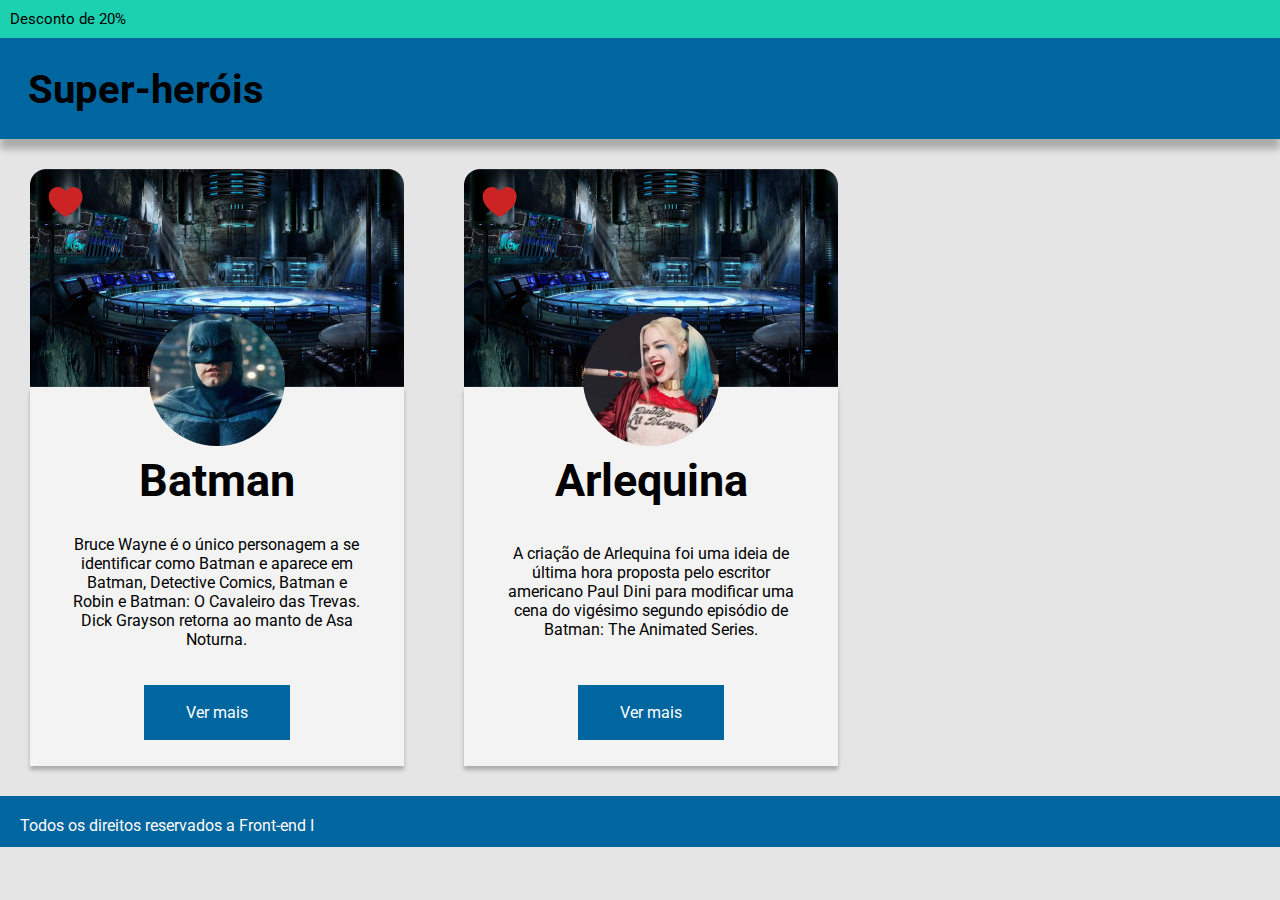
==== root/index.html @ f9a29c44 "aula10" ====
<!DOCTYPE html>
<html lang="pt-br">

<head>
    <meta charset="UTF-8">
    <meta http-equiv="X-UA-Compatible" content="IE=edge">
    <meta name="viewport" content="width=device-width, initial-scale=1.0">
    <link rel="stylesheet" href="css/style.css">
    <title>Super-heróis</title>
</head>

<body>
    <div class="bar__desconto">Desconto de 20%</div>
    <header>
        <h1>Super-heróis</h1>
    </header>
    <main>

        <div class="cards">
            <div class="bg__heroi">
                <div><img src="img/Vector.png" alt=""></div>
            </div>
            <div class="foto__batman">

            </div>
            <div class="corpo__card">

                <div class="titulo__heroi">
                    <h2>Batman</h2>
                </div>
                <div class="descricao__heroi">
                    <p>Bruce Wayne é o único personagem a se identificar como Batman e aparece em Batman, Detective
                        Comics, Batman e Robin e Batman: O Cavaleiro das Trevas. Dick Grayson retorna ao manto de Asa
                        Noturna.
                    </p>
                </div>
                <div class="botao"><a href="#">Ver mais</a></div>
            </div>
        </div>
        <div class="cards">
            <div class="bg__heroi">
                <div><img src="img/Vector.png" alt="coração"></div>
            </div>
            <div class="foto__arlequina">

            </div>
            <div class="corpo__card">

                <div class="titulo__heroi">
                    <h2>Arlequina</h2>
                </div>
                <div class="descricao__heroi">
                    <p>A criação de Arlequina foi uma ideia de última hora proposta pelo escritor americano Paul Dini
                        para modificar uma cena do vigésimo segundo episódio de Batman: The Animated Series.
                    </p>
                </div>
                <div class="botao"><a href="#">Ver mais</a></div>
            </div>
        </div>
    </main>
    <footer>
        <div>Todos os direitos reservados a Front-end I</div>
    </footer>
</body>

</html>
---- root/css/style.css ----
@import url("https://fonts.googleapis.com/css2?family=Roboto:wght@500&display=swap");
* {
  margin: 0;
  padding: 0;
  box-sizing: border-box;
  font-family: "Roboto", sans-serif;
}

body {
  background: #e5e5e5;
}

.bar__desconto {
  width: 100%;
  height: 38px;
  background-color: #1cd1b0;
  padding: 10px;
  font-weight: 400;
  font-size: 15px;
  line-height: 18px;
}

header {
  width: 100%;
  height: 101px;
  padding: 28px;
  background-color: #00669f;
  box-shadow: 0px 10px 7px rgba(0, 0, 0, 0.25);
}

header h1 {
  font-weight: 100%;
  font-size: 40px;
  line-height: 47px;
}

main {
  display: flex;
  justify-items: center;
}

h2 {
  margin-top: 30px;
}
.bg__heroi {
  width: 100%;
  height: 217.81px;
  background-image: url(../img/fundo-batman.png);
}
.bg__heroi img {
  padding: 18px;
}
.cards {
  display: flex;
  flex-direction: column;
  align-items: center;

  width: 100;
  height: 597.01px;
  margin: 30px;
}

.foto__batman {
  position: absolute;
  margin: 144px;
  width: 135.43px;
  height: 133.17px;
  background-image: url(../img/batman.png);
  border-radius: 50%;
}

.foto__arlequina {
  position: absolute;
  width: 135.43px;
  height: 133.17px;
  margin: 144px;
  border-radius: 50%;
  background-image: url(../img/arlequina.png);
}
.corpo__card {
  display: flex;
  flex-direction: column;
  justify-content: center;
  align-items: center;
  width: 374px;
  height: 379.2px;
  background: #f3f3f3;
  box-shadow: 0px 4px 4px rgba(0, 0, 0, 0.25);
  gap: 30px;
}

.titulo__heroi {
  font-weight: 400;
  font-size: 30px;
  line-height: 35px;
  margin-top: 20px;
}

.descricao__heroi {
  display: flex;
  text-align: center;
  align-items: center;
  width: 301.33px;
  height: 127.53px;
}

.descricao__heroi p {
  font-weight: 400;
  font-size: 16px;
  line-height: 19px;
}

.botao {
  display: flex;
  align-items: center;
  justify-content: center;
  width: 145.34px;
  height: 54.76px;

  background-color: #00669f;
}

.botao a {
  text-decoration: none;
  color: white;
}

footer {
  width: 100%;
  height: 51px;
  background-color: #00669f;
  color: #fff9f9;
  padding: 20px;
  font-weight: 400;
  font-size: 16px;
  line-height: 19px;
}
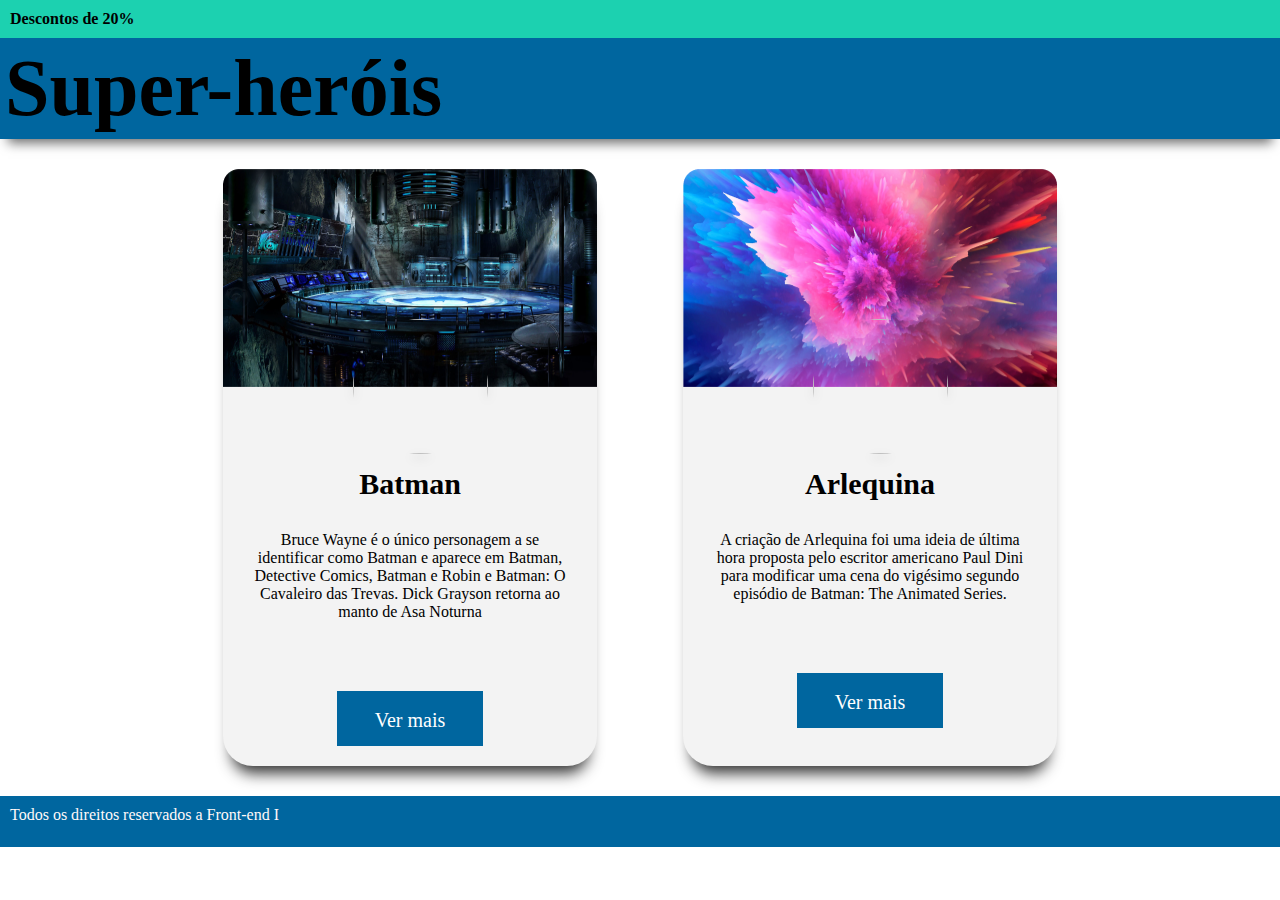
==== commit 5213514b: "atualizaçao" ====
--- a/root/index.html
+++ b/root/index.html
@@ -1,5 +1,5 @@
 <!DOCTYPE html>
-<html lang="pt-br">
+<html lang="en">
 
 <head>
     <meta charset="UTF-8">
@@ -10,56 +10,81 @@
 </head>
 
 <body>
-    <div class="bar__desconto">Desconto de 20%</div>
+
+
     <header>
-        <h1>Super-heróis</h1>
+        <div class="bar-desconto">
+            <span>Descontos de 20%</span>
+        </div>
+
+        <div class="titulo">
+            <h1>Super-heróis</h1>
+        </div>
     </header>
+
     <main>
+        <div class="container-cards">
 
-        <div class="cards">
-            <div class="bg__heroi">
-                <div><img src="img/Vector.png" alt=""></div>
-            </div>
-            <div class="foto__batman">
+            <div class="card">
+
+                <div class="card__img-background back-batman">
+                    <div class="card__icone">
+                        <img src="/img/Vector.png" alt="">
+                    </div>
+                </div>
+
+                <div class="card__img-user">
+                    <img src="/img/user-batman.png" alt="">
+                </div>
+
+                <div class="card__body">
+
+                    <h2 class="card__titulo">Batman</h2>
+                    <p class="card__descricao">
+                        Bruce Wayne é o único personagem a se identificar como Batman e aparece em Batman, Detective
+                        Comics, Batman e Robin e Batman: O Cavaleiro das Trevas. Dick Grayson retorna ao manto de Asa
+                        Noturna
+                    </p>
+
+                    <a href="" class="card__botao ">
+                        Ver mais
+                    </a>
+                </div>
 
             </div>
-            <div class="corpo__card">
 
-                <div class="titulo__heroi">
-                    <h2>Batman</h2>
+
+            <div class="card">
+
+                <div class="card__img-background back-arlequina">
+                    <div class="card__icone">
+                        <img src="/img/Vector.png" alt="">
+                    </div>
                 </div>
-                <div class="descricao__heroi">
-                    <p>Bruce Wayne é o único personagem a se identificar como Batman e aparece em Batman, Detective
-                        Comics, Batman e Robin e Batman: O Cavaleiro das Trevas. Dick Grayson retorna ao manto de Asa
-                        Noturna.
+
+                <div class="card__img-user">
+                    <img src="/img/arlequina.png" alt="">
+                </div>
+
+                <div class="card__body">
+
+                    <h2 class="card__titulo">Arlequina</h2>
+                    <p class="card__descricao">
+                        A criação de Arlequina foi uma ideia de última hora proposta pelo escritor americano Paul Dini para modificar uma cena do vigésimo segundo episódio de Batman: The Animated Series.
                     </p>
+
+                    <a href="" class="card__botao ">
+                        Ver mais
+                    </a>
                 </div>
-                <div class="botao"><a href="#">Ver mais</a></div>
+
             </div>
         </div>
-        <div class="cards">
-            <div class="bg__heroi">
-                <div><img src="img/Vector.png" alt="coração"></div>
-            </div>
-            <div class="foto__arlequina">
 
-            </div>
-            <div class="corpo__card">
+    </main>
 
-                <div class="titulo__heroi">
-                    <h2>Arlequina</h2>
-                </div>
-                <div class="descricao__heroi">
-                    <p>A criação de Arlequina foi uma ideia de última hora proposta pelo escritor americano Paul Dini
-                        para modificar uma cena do vigésimo segundo episódio de Batman: The Animated Series.
-                    </p>
-                </div>
-                <div class="botao"><a href="#">Ver mais</a></div>
-            </div>
-        </div>
-    </main>
     <footer>
-        <div>Todos os direitos reservados a Front-end I</div>
+        <span>Todos os direitos reservados a Front-end I</span>
     </footer>
 </body>
 
--- a/root/css/style.css
+++ b/root/css/style.css
@@ -1,137 +1,114 @@
-@import url("https://fonts.googleapis.com/css2?family=Roboto:wght@500&display=swap");
 * {
+  box-sizing: border-box;
   margin: 0;
   padding: 0;
-  box-sizing: border-box;
-  font-family: "Roboto", sans-serif;
 }
 
-body {
-  background: #e5e5e5;
+.bar-desconto {
+  height: 38px;
+  width: 100%;
+  background-color: #1cd1b0;
+  padding: 10px;
+  font-weight: bold;
 }
 
-.bar__desconto {
-  width: 100%;
-  height: 38px;
-  background-color: #1cd1b0;
-  padding: 10px;
-  font-weight: 400;
-  font-size: 15px;
-  line-height: 18px;
+.titulo {
+  height: 101px;
+  background-color: #00669f;
+  padding: 5px;
+  font-size: 40px;
+  box-shadow: 0px 12px 11px -8px rgba(0, 0, 0, 0.58);
 }
 
-header {
-  width: 100%;
-  height: 101px;
-  padding: 28px;
-  background-color: #00669f;
-  box-shadow: 0px 10px 7px rgba(0, 0, 0, 0.25);
+.container-cards {
+  width: 834px;
+  height: 597px;
+  margin-left: auto;
+  margin-right: auto;
+  margin-top: 30px;
+  margin-bottom: 30px;
 }
 
-header h1 {
-  font-weight: 100%;
-  font-size: 40px;
-  line-height: 47px;
+.container-cards {
+  display: flex;
+  justify-content: space-between;
+
 }
 
-main {
-  display: flex;
-  justify-items: center;
+.card {
+  width: 374px;
+  height: 597.01px;
+  border-radius: 30px;
+  background-color: #f3f3f3;
+  box-shadow: 0px 16px 15px -9px rgba(0,0,0,0.81); 
+  position: relative;
+
 }
 
-h2 {
-  margin-top: 30px;
-}
-.bg__heroi {
-  width: 100%;
-  height: 217.81px;
-  background-image: url(../img/fundo-batman.png);
-}
-.bg__heroi img {
-  padding: 18px;
-}
-.cards {
-  display: flex;
-  flex-direction: column;
-  align-items: center;
-
-  width: 100;
-  height: 597.01px;
-  margin: 30px;
+.card__img-background {
+  width: 374px;
+  height: 217.81px;  
 }
 
-.foto__batman {
-  position: absolute;
-  margin: 144px;
-  width: 135.43px;
-  height: 133.17px;
-  background-image: url(../img/batman.png);
-  border-radius: 50%;
+.back-batman {
+  background-image: url("../img/background-batman.png");  
 }
 
-.foto__arlequina {
-  position: absolute;
-  width: 135.43px;
-  height: 133.17px;
-  margin: 144px;
-  border-radius: 50%;
-  background-image: url(../img/arlequina.png);
-}
-.corpo__card {
-  display: flex;
-  flex-direction: column;
-  justify-content: center;
-  align-items: center;
-  width: 374px;
-  height: 379.2px;
-  background: #f3f3f3;
-  box-shadow: 0px 4px 4px rgba(0, 0, 0, 0.25);
-  gap: 30px;
+.back-arlequina {
+  background-image: url("../img/background-arlequina.png");  
 }
 
-.titulo__heroi {
-  font-weight: 400;
-  font-size: 30px;
-  line-height: 35px;
-  margin-top: 20px;
+.card__icone img{
+  position: absolute;
+  left:20px;
+  top:10px;
 }
 
-.descricao__heroi {
-  display: flex;
-  text-align: center;
-  align-items: center;
-  width: 301.33px;
-  height: 127.53px;
+.card__img-user img {
+  border-radius: 180px;
+  height: 135.43px;
+  width: 135.43px;
+  background-repeat: no-repeat;
+  filter: drop-shadow(0px 4px 4px rgba(0, 0, 0, 0.25));
+  position: absolute;
+  left: 130px;
+  top: 150px;
+
 }
 
-.descricao__heroi p {
-  font-weight: 400;
-  font-size: 16px;
-  line-height: 19px;
+.card__titulo {
+  font-size: 30px;
+  margin: 10px;
+  text-align: center;
+  margin-top: 80px;
 }
 
-.botao {
-  display: flex;
-  align-items: center;
-  justify-content: center;
+.card__descricao {
+  margin: 30px;
+  text-align: center;
+  font-size: 16px;
+}
+
+.card__botao {
+  text-decoration: none;
+  text-align: center;
+  padding: 18px;
   width: 145.34px;
   height: 54.76px;
-
   background-color: #00669f;
-}
-
-.botao a {
-  text-decoration: none;
   color: white;
+  font-size: 20px;
+  border: none;
+  display: block;
+  margin-top: 70px;
+  margin-right: auto;
+  margin-left: auto;
+  
 }
 
 footer {
-  width: 100%;
-  height: 51px;
-  background-color: #00669f;
-  color: #fff9f9;
-  padding: 20px;
-  font-weight: 400;
-  font-size: 16px;
-  line-height: 19px;
+    background-color: #00669F;
+    height: 51px;
+    color: #FFF9F9;
+    padding: 10px;
 }
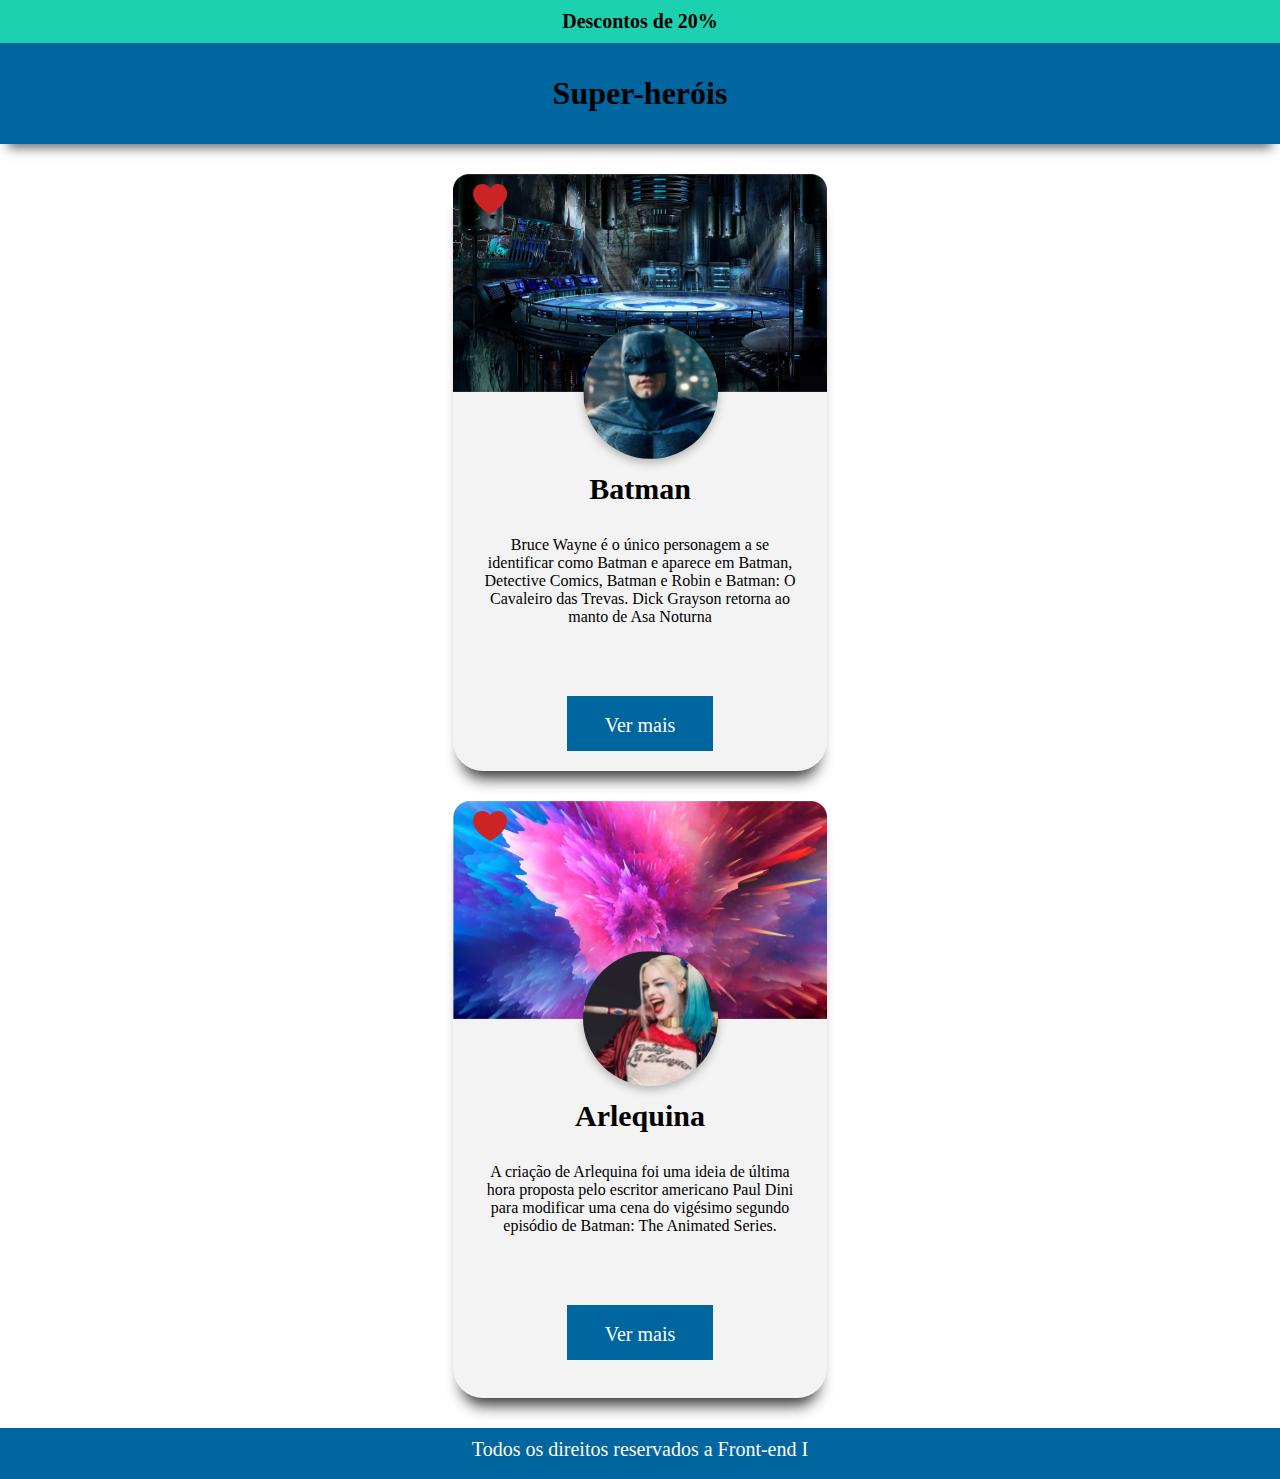
==== commit 87779810: "Responsividade" ====
--- a/root/index.html
+++ b/root/index.html
@@ -29,12 +29,12 @@
 
                 <div class="card__img-background back-batman">
                     <div class="card__icone">
-                        <img src="/img/Vector.png" alt="">
+                        <img src="../root/img/Vector.png" alt="">
                     </div>
                 </div>
 
                 <div class="card__img-user">
-                    <img src="/img/user-batman.png" alt="">
+                    <img src="../root/img/batman.png" alt="">
                 </div>
 
                 <div class="card__body">
@@ -58,12 +58,12 @@
 
                 <div class="card__img-background back-arlequina">
                     <div class="card__icone">
-                        <img src="/img/Vector.png" alt="">
+                        <img src="../root/img/Vector.png" alt="">
                     </div>
                 </div>
 
                 <div class="card__img-user">
-                    <img src="/img/arlequina.png" alt="">
+                    <img src="../root/img/arlequina.png" alt="">
                 </div>
 
                 <div class="card__body">
@@ -84,7 +84,7 @@
     </main>
 
     <footer>
-        <span>Todos os direitos reservados a Front-end I</span>
+        <div class="todos">Todos os direitos reservados a Front-end I</div>
     </footer>
 </body>
 
--- a/root/css/style.css
+++ b/root/css/style.css
@@ -2,6 +2,10 @@
   box-sizing: border-box;
   margin: 0;
   padding: 0;
+}
+
+html{
+  font-size: 20px;  
 }
 
 .bar-desconto {
@@ -112,3 +116,79 @@
     color: #FFF9F9;
     padding: 10px;
 }
+  @media (max-width: 1280px ){
+    body{
+      display: block;
+      flex-direction: column;
+      align-items: center;
+    }
+
+    .bar-desconto{
+      width: 100%;
+      height: 50%;
+      text-align: center;
+      }
+      
+      .titulo{
+        display: inline-flex;
+        text-align: center;
+        font-size: 80%;
+        justify-content: center;
+        align-items: center;
+        width: 100%;
+      }
+      
+      .container-cards{
+        display: inline-flex;
+        align-items: center;
+        flex-direction: column;
+        gap: 30px;
+        width: 100%;
+        height: 50%;
+      }
+      .todos{
+        width: 100%;
+        text-align: center;
+      }
+      }
+  
+  
+  
+  @media(max-width: 420px){
+
+    body{
+      display: block;
+      justify-content: center;
+      flex-direction: column;
+      align-items: center;
+    }
+
+    .bar-desconto{
+      width: 100%;
+      height: 50%;
+      text-align: center;
+      }
+      
+      .titulo{
+        display: inline-flex;
+        text-align: center;
+        font-size: 80%;
+        justify-content: center;
+        align-items: center;
+        width: 100%;
+      }
+      
+      .container-cards{
+        display: inline-flex;
+        align-items: center;
+        flex-direction: column;
+        gap: 30px;
+        width: 100%;
+        height: 50%;
+      }
+}
+
+.todos{
+  width: 100%;
+  text-align: center;
+}